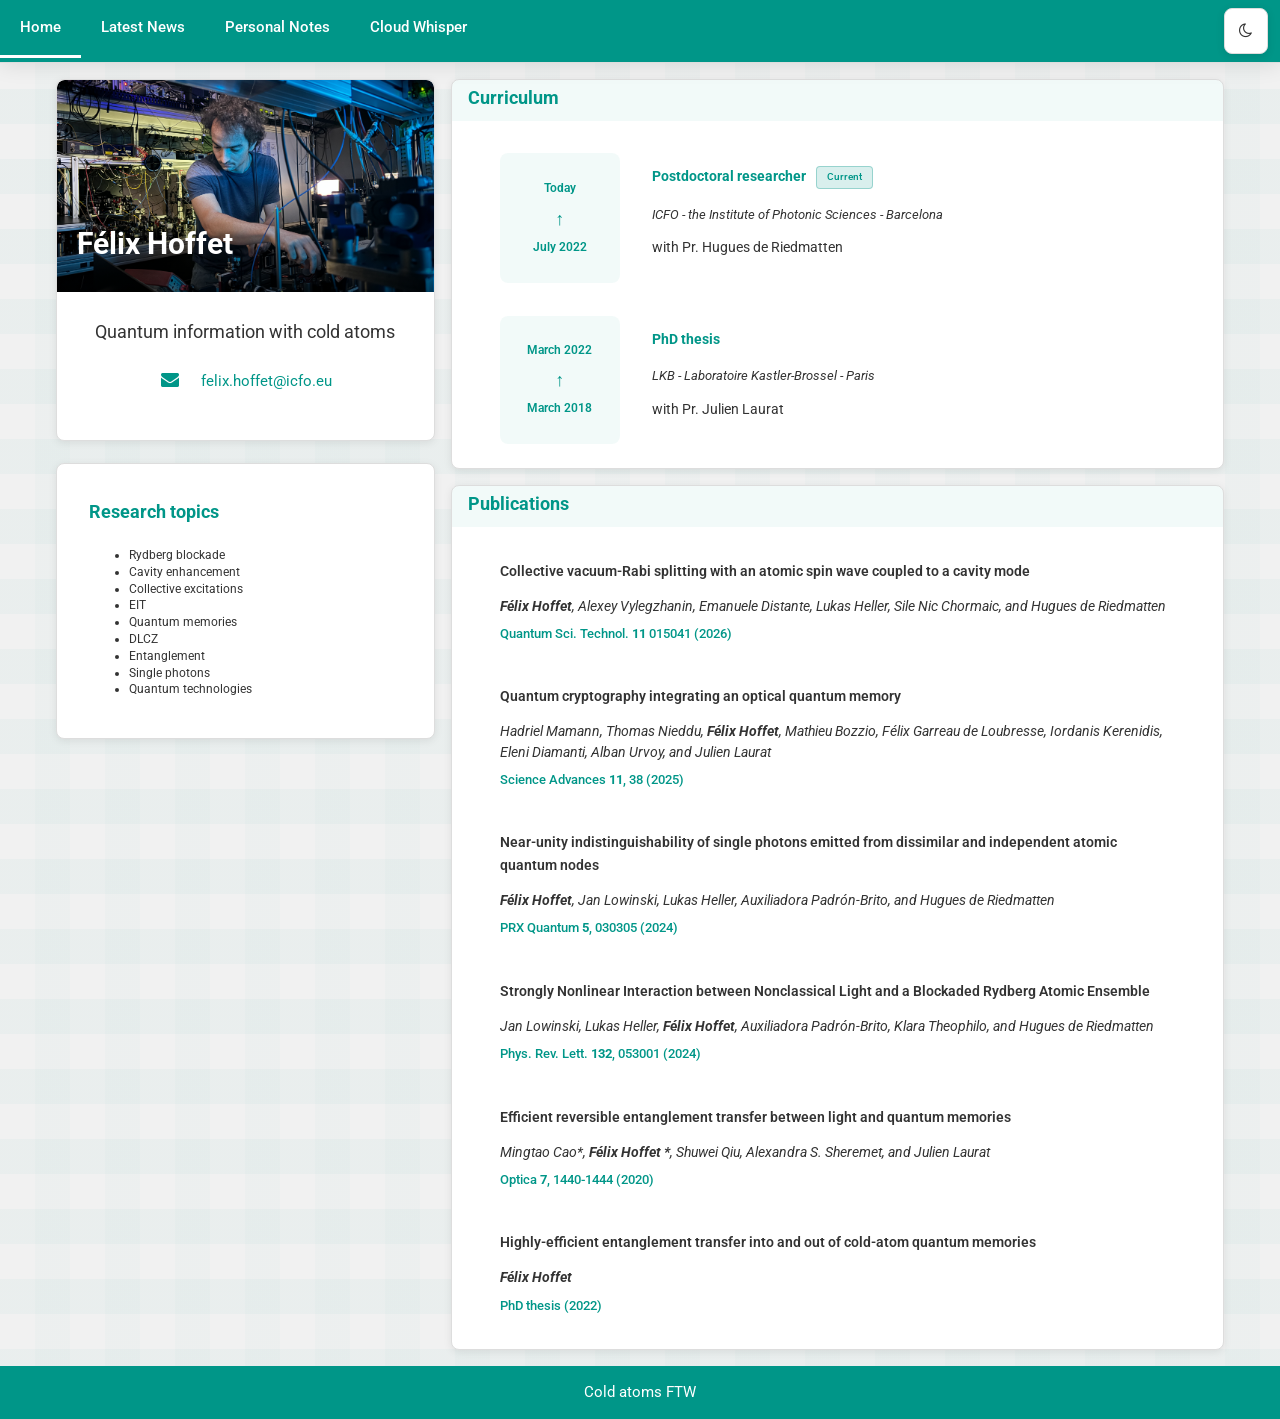
==== index.html @ af58824d "cloud whisper" ====
<!DOCTYPE html>
<html data-theme="light">
<head>

<title>Felix Hoffet webpage</title>
<meta charset="UTF-8">
<meta name="viewport" content="width=device-width, initial-scale=1">
<link rel="stylesheet" href="https://www.w3schools.com/w3css/4/w3.css">
<link rel='stylesheet' href='https://fonts.googleapis.com/css?family=Roboto'>
<link rel="stylesheet" href="https://cdnjs.cloudflare.com/ajax/libs/font-awesome/4.7.0/css/font-awesome.min.css">
<style>
:root[data-theme="light"] {
  --bg-color: #f1f1f1;
  --text-color: #333;
  --card-bg: #fff;
  --border-color: #ddd;
  --accent-color: #ff6b6b;
  --accent-gradient: linear-gradient(135deg, #ff6b6b 0%, #ff8787 100%);
  --teal-color: #009688;
  --teal-gradient: linear-gradient(135deg, #009688 0%, #00bfa5 100%);
  --navbar-bg: #009688;
  --navbar-shadow: 0 2px 20px rgba(0,0,0,0.1);
}

:root[data-theme="dark"] {
  --bg-color: #121212;
  --text-color: #f1f1f1;
  --card-bg: #2d2d2d;
  --border-color: #404040;
  --accent-color: #ff8787;
  --accent-gradient: linear-gradient(135deg, #ff8787 0%, #ffa5a5 100%);
  --teal-color: #00bfa5;
  --teal-gradient: linear-gradient(135deg, #00bfa5 0%, #1de9b6 100%);
  --navbar-bg: #1a2332;
  --navbar-shadow: 0 2px 20px rgba(0,0,0,0.3);
}

body {
  background-color: var(--bg-color) !important;
  color: var(--text-color);
  transition: background-color 0.3s, color 0.3s;
}

:root[data-theme="light"] body {
  background-image:
    repeating-linear-gradient(
      0deg,
      transparent,
      transparent 35px,
      rgba(0, 150, 136, 0.03) 35px,
      rgba(0, 150, 136, 0.03) 70px
    ),
    repeating-linear-gradient(
      90deg,
      transparent,
      transparent 35px,
      rgba(0, 150, 136, 0.02) 35px,
      rgba(0, 150, 136, 0.02) 70px
    );
}

:root[data-theme="dark"] body {
  background-image:
    repeating-linear-gradient(
      0deg,
      transparent,
      transparent 35px,
      rgba(0, 191, 165, 0.05) 35px,
      rgba(0, 191, 165, 0.05) 70px
    ),
    repeating-linear-gradient(
      90deg,
      transparent,
      transparent 35px,
      rgba(0, 191, 165, 0.03) 35px,
      rgba(0, 191, 165, 0.03) 70px
    );
}

.w3-light-grey, body.w3-light-grey {
  background-color: var(--bg-color) !important;
}

.w3-white {
  background-color: var(--card-bg) !important;
  color: var(--text-color) !important;
}

.w3-card, .w3-card-4 {
  border: 1px solid var(--border-color) !important;
  border-radius: 8px !important;
  box-shadow: 0 2px 8px rgba(0,0,0,0.08) !important;
  overflow: hidden !important;
}

.theme-toggle {
  float: right;
  padding: 10px 14px;
  color: var(--text-color);
  cursor: pointer;
  background: var(--card-bg);
  border: 1px solid var(--border-color);
  border-radius: 8px;
  font-size: 16px;
  transition: all 0.3s cubic-bezier(0.4, 0, 0.2, 1);
  margin: 8px 12px;
  box-shadow: 0 2px 8px rgba(0,0,0,0.1);
}

.theme-toggle:hover {
  background: var(--accent-gradient);
  color: white;
  border-color: transparent;
  transform: translateY(-2px);
  box-shadow: 0 4px 12px rgba(255, 107, 107, 0.4);
}

.theme-toggle.active {
  background: var(--accent-gradient);
  color: white;
  border-color: transparent;
}

html,body,h1,h2,h3,h4,h5,h6 {font-family: "Roboto", sans-serif}
.w3-display-container img {
  display: block;
  margin: 0 auto; /* This centers the image horizontally */
}
div.b {
  margin: 8px 0;
  line-height: 1.4
}
p.just {
	text-align: justify;
	text-justify: inter-word;
}
.navbar {
  overflow: hidden;
  background: var(--navbar-bg);
  backdrop-filter: blur(20px);
  box-shadow: var(--navbar-shadow);
  position: sticky;
  top: 0;
  z-index: 1000;
  border-bottom: 1px solid var(--border-color);
  transition: background-color 0.3s, border-color 0.3s;
}

.navbar a {
  float: left;
  font-size: 15px;
  font-weight: 500;
  color: white;
  text-align: center;
  padding: 16px 20px;
  text-decoration: none;
  transition: all 0.3s cubic-bezier(0.4, 0, 0.2, 1);
  position: relative;
}

.navbar a.active {
  background: rgba(0, 150, 136, 0.15);
  border-bottom: 3px solid white;
}

:root[data-theme="dark"] .navbar a.active {
  background: rgba(0, 191, 165, 0.2);
}

.navbar a::after {
  content: '';
  position: absolute;
  bottom: 0;
  left: 50%;
  width: 0;
  height: 3px;
  background: var(--accent-gradient);
  transition: all 0.3s cubic-bezier(0.4, 0, 0.2, 1);
  transform: translateX(-50%);
  border-radius: 3px 3px 0 0;
}

.navbar a:hover::after {
  width: 80%;
}

.navbar a.active::after {
  display: none;
}

.dropdown {
  float: left;
  overflow: hidden;
}

.dropdown .dropbtn {
  font-size: 15px;
  font-weight: 500;
  border: none;
  outline: none;
  color: var(--text-color);
  padding: 16px 20px;
  background-color: inherit;
  font-family: inherit;
  margin: 0;
  transition: all 0.3s ease;
}

.navbar a:hover, .dropdown:hover .dropbtn {
  color: var(--accent-color);
  background: transparent;
}

.dropdown-content {
  display: none;
  position: absolute;
  background: var(--card-bg);
  min-width: 200px;
  box-shadow: 0 8px 24px rgba(0,0,0,0.15);
  z-index: 1;
  border-radius: 8px;
  border: 1px solid var(--border-color);
  margin-top: 8px;
  backdrop-filter: blur(20px);
}

.dropdown-content a {
  float: none;
  color: var(--text-color);
  padding: 12px 20px;
  text-decoration: none;
  display: block;
  text-align: left;
  transition: all 0.2s ease;
}

.dropdown-content a:hover {
  background: var(--accent-gradient);
  color: white;
}

.dropdown-content a:first-child:hover {
  border-radius: 8px 8px 0 0;
}

.dropdown-content a:last-child:hover {
  border-radius: 0 0 8px 8px;
}

.dropdown:hover .dropdown-content {
  display: block;
}

.publication-card {
  position: relative;
  padding: 16px;
  border-radius: 10px;
  margin-bottom: 8px;
}

.publication-title {
  font-size: 91%;
  margin-bottom: 8px;
  color: var(--text-color);
  text-decoration: none;
  cursor: pointer;
  font-weight: 600;
  line-height: 1.5;
  transition: all 0.2s ease;
}

.publication-title:hover {
  color: var(--teal-color);
  text-decoration: none;
}

.publication-authors {
  font-size: 85%;
  font-style: italic;
  margin-bottom: 6px;
  color: var(--text-secondary);
  font-weight: 400;
}

.publication-link {
  color: var(--teal-color);
  text-decoration: none;
  font-weight: 500;
  transition: all 0.2s ease;
}

.publication-link:hover {
  color: var(--teal-color);
  text-decoration: none;
  opacity: 0.8;
}

.back-to-top {
  position: fixed;
  bottom: 20px;
  right: 20px;
  background-color: var(--card-bg);
  color: var(--text-color);
  width: 40px;
  height: 40px;
  border-radius: 50%;
  display: flex;
  align-items: center;
  justify-content: center;
  text-decoration: none;
  opacity: 0;
  transition: opacity 0.3s, background-color 0.3s;
  box-shadow: 0 2px 5px rgba(0,0,0,0.2);
  cursor: pointer;
  border: 1px solid var(--border-color);
}

.back-to-top.visible {
  opacity: 1;
}

.back-to-top:hover {
  background-color: var(--text-color);
  color: var(--card-bg);
}

.copy-citation {
  background: none;
  border: none;
  color: var(--text-color);
  cursor: pointer;
  padding: 4px 8px;
  font-size: 80%;
  opacity: 0;
  transition: opacity 0.3s;
  margin-left: 10px;
}

.publication-card:hover .copy-citation {
  opacity: 0.7;
}

.copy-citation:hover {
  opacity: 1 !important;
}

.copy-citation i {
  margin-right: 5px;
}

.publication-links {
  display: flex;
  align-items: center;
  margin-top: 6px;
  font-size: 85%;
}

.citation-tooltip {
  position: fixed;
  background-color: var(--card-bg);
  color: var(--text-color);
  padding: 8px 12px;
  border-radius: 4px;
  font-size: 85%;
  box-shadow: 0 2px 5px rgba(0,0,0,0.2);
  z-index: 1000;
  opacity: 0;
  transition: opacity 0.3s;
  pointer-events: none;
  border: 1px solid var(--border-color);
}

.citation-tooltip.visible {
  opacity: 1;
}

/* Enhanced section headers */
.w3-text-teal {
  position: relative;
  display: inline-block;
}

.w3-padding-16.w3-text-teal::after {
  content: '';
  position: absolute;
  bottom: 8px;
  left: 0;
  width: 40px;
  height: 3px;
  background: var(--teal-gradient);
  border-radius: 2px;
}

/* Profile card enhancement */
.w3-display-container {
  position: relative;
  overflow: hidden;
  border-radius: 8px 8px 0 0;
}

.w3-display-bottommiddle {
  background: linear-gradient(to top, rgba(0,0,0,0.6) 0%, rgba(0,0,0,0) 100%);
  width: 100%;
  padding: 20px !important;
}

/* Card padding improvements */
.w3-card-4 .w3-container:first-of-type {
  padding-top: 16px !important;
}

.w3-card-4 .w3-container:last-of-type {
  padding-bottom: 16px !important;
}

/* Curriculum styling */
.w3-twothird .w3-container.w3-card {
  border: 1px solid var(--border-color) !important;
  border-radius: 8px !important;
  box-shadow: 0 2px 8px rgba(0,0,0,0.08) !important;
}

.w3-twothird .curriculum-content h5 {
  font-size: 95%;
  margin-bottom: 6px;
}

.w3-twothird h6 {
  font-size: 85%;
  margin-bottom: 4px;
}

.w3-twothird p {
  font-size: 90%;
}

/* Curriculum HR styling */
.w3-twothird hr {
  border: none;
  height: 1px;
  background: linear-gradient(to right, var(--teal-color), transparent);
  margin: 20px 0;
  opacity: 0.3;
}

/* Curriculum item layout */
.curriculum-item {
  display: flex;
  align-items: stretch;
  gap: 20px;
  padding: 16px;
}

.curriculum-date {
  flex-shrink: 0;
  width: 120px;
  text-align: center;
  display: flex;
  flex-direction: column-reverse;
  align-items: center;
  justify-content: center;
  gap: 8px;
  padding: 12px;
  background: rgba(0, 150, 136, 0.05);
  border-radius: 8px;
}

.curriculum-date i.fa-calendar {
  font-size: 20px;
  color: var(--teal-color);
  margin-bottom: 4px;
}

.curriculum-date-text {
  font-size: 80%;
  color: var(--teal-color);
  font-weight: 600;
  line-height: 1.3;
}

.curriculum-arrow {
  font-size: 18px;
  color: var(--teal-color);
  font-weight: bold;
}

.curriculum-content {
  flex: 1;
  padding: 12px;
  margin-right: 16px;
}

.curriculum-content h5 {
  margin-top: 0;
}

.current-badge {
  display: inline-block;
  background: rgba(0, 150, 136, 0.15);
  color: var(--teal-color);
  padding: 3px 10px;
  border-radius: 4px;
  font-size: 70%;
  font-weight: 500;
  margin-left: 10px;
  vertical-align: middle;
  border: 1px solid rgba(0, 150, 136, 0.3);
}

/* Latest News styling */
.w3-third hr {
  border: none;
  height: 1px;
  background: linear-gradient(to right, var(--teal-color), transparent);
  margin: 20px 0;
  opacity: 0.3;
}

/* Date positioning in Latest News */
.w3-third .w3-right {
  margin-right: -10px;
}

.w3-third .w3-right i.fa-calendar {
  margin-right: 5px;
}

/* Section headers for right column cards */
.section-header {
  background: rgba(0, 150, 136, 0.05);
  padding: 12px 16px 10px 16px;
  margin: -16px -16px 16px -16px;
  border-radius: 8px 8px 0 0;
}

.section-header h5 {
  margin: 0 !important;
  padding: 0 !important;
  margin-top: 0 !important;
  margin-bottom: 0 !important;
}

</style>
</head>
<div class="navbar">
  <a href="index.html" class="active">Home</a>
  <a href="news.html">Latest News</a>
  <a href="notes.html">Personal Notes</a>
  <a href="cloud-whisper/">Cloud Whisper</a>
  <button class="theme-toggle" onclick="toggleTheme()">
    <i class="fa fa-moon-o"></i>
  </button>
</div>
<body class="w3-light-grey">

<!-- Page Container -->
<div class="w3-content w3-margin-top" style="max-width:1200px;">

  <!-- The Grid -->
  <div class="w3-row-padding">
  
    <!-- Left Column -->
<div class="w3-third">

  <!-- Profile Card -->
  <div class="w3-white w3-text-teal w3-card-4">
    <div class="w3-display-container">
      <img src="/images/IMG_7723.jpg" style="width: 100%; height: auto;">
      <div class="w3-display-bottommiddle w3-container w3-text-white">
        <h2><b>Félix Hoffet</b></h2>
      </div>
    </div>
    <div class="w3-container">
      <div class="w3-container w3-center">
        <h5>Quantum information with cold atoms</h5>
        <p class="w3-text-teal">
          <i class="fa fa-envelope fa-fw w3-margin-right w3-large w3-text-teal"></i>
          felix.hoffet@icfo.eu
        </p>
      </div>
    </div>
  </div>
  <br>

  <!-- Research Topics Panel -->
  <div class="w3-white w3-text-grey w3-card-4 w3-padding w3-margin-top">
    <div class="w3-container">
      <h5 class="w3-text-teal"><strong>Research topics</strong></h5>

      <ul class="w3-small w3-margin-bottom" style="line-height: 1.4;">
        <li>Rydberg blockade</li>
        <li>Cavity enhancement</li>
        <li>Collective excitations</li>
        <li>EIT</li>
        <li>Quantum memories</li>
        <li>DLCZ</li>
        <li>Entanglement</li>
        <li>Single photons</li>
        <li>Quantum technologies</li>
      </ul>
    </div>
  </div>


<!-- End Left Column -->
</div>


    <!-- Right Column -->
    <div class="w3-twothird">
    
      <div class="w3-container w3-card w3-white w3-margin-bottom w3-padding">
        <div class="section-header">
          <h5 class="w3-text-teal"><strong>Curriculum</strong></h5>
        </div>
        <div class="w3-container">
          <div class="curriculum-item">
            <div class="curriculum-date">
              <div class="curriculum-date-text">July 2022</div>
              <div class="curriculum-arrow">↑</div>
              <div class="curriculum-date-text">Today</div>
            </div>
            <div class="curriculum-content">
              <h5 class="w3-text-teal"><b>Postdoctoral researcher</b><span class="current-badge">Current</span></h5>
              <h6><i>ICFO - the Institute of Photonic Sciences - Barcelona</i></h6>
              <p>with Pr. Hugues de Riedmatten</p>
            </div>
          </div>
        </div>
        <div class="w3-container">
          <div class="curriculum-item">
            <div class="curriculum-date">
              <div class="curriculum-date-text">March 2018</div>
              <div class="curriculum-arrow">↑</div>
              <div class="curriculum-date-text">March 2022</div>
            </div>
            <div class="curriculum-content">
              <h5 class="w3-text-teal"><b>PhD thesis</b></h5>
              <h6><i>LKB - Laboratoire Kastler-Brossel - Paris</i></h6>
              <p>with Pr. Julien Laurat</p>
            </div>
          </div>
        </div>
      </div>

      <div class="w3-container w3-card w3-white w3-padding">
        <div class="section-header">
          <h5 class="w3-text-teal"><strong>Publications</strong></h5>
        </div>
        
        <div class="w3-container">
          <div class="publication-card">
            <a href="https://iopscience.iop.org/article/10.1088/2058-9565/ae3551/pdf" target="_blank" class="publication-title">Collective vacuum-Rabi splitting with an atomic spin wave coupled to a cavity mode</a>
            <p class="publication-authors"><b>Félix Hoffet</b>, Alexey Vylegzhanin, Emanuele Distante, Lukas Heller, Sile Nic Chormaic, and Hugues de Riedmatten</p>
            <div class="publication-links">
              <a href="https://iopscience.iop.org/article/10.1088/2058-9565/ae3551/pdf" target="_blank" class="w3-text-teal publication-link">Quantum Sci. Technol. <b>11</b> 015041 (2026)</a>
              <button class="copy-citation" onclick="copyCitation('hoffet2025collective')">
                <i class="fa fa-copy"></i>Copy Citation
              </button>
            </div>
          </div>
        </div>


        <div class="w3-container">
          <div class="publication-card">
            <a href="https://www.science.org/doi/10.1126/sciadv.adx3223" target="_blank" class="publication-title">Quantum cryptography integrating an optical quantum memory</a>
            <p class="publication-authors">Hadriel Mamann, Thomas Nieddu, <b>Félix Hoffet</b>, Mathieu Bozzio, Félix Garreau
              de Loubresse, Iordanis Kerenidis, Eleni Diamanti,  Alban Urvoy, and Julien Laurat</p>
            <div class="publication-links">
              <a href="https://www.science.org/doi/10.1126/sciadv.adx3223" target="_blank" class="w3-text-teal publication-link">Science Advances <b>11</b>, 38 (2025)</a>
              <button class="copy-citation" onclick="copyCitation('mamann2025quantum')">
                <i class="fa fa-copy"></i>Copy Citation
              </button>
            </div>
          </div>
        </div>

        <div class="w3-container">
          <div class="publication-card">
            <a href="https://journals.aps.org/prxquantum/pdf/10.1103/PRXQuantum.5.030305" target="_blank" class="publication-title">Near-unity indistinguishability of single photons emitted from dissimilar and independent atomic quantum nodes</a>
            <p class="publication-authors"><b>Félix Hoffet</b>, Jan Lowinski, Lukas Heller, Auxiliadora Padrón-Brito, and Hugues de Riedmatten</p>
            <div class="publication-links">
              <a href="https://journals.aps.org/prxquantum/pdf/10.1103/PRXQuantum.5.030305" target="_blank" class="w3-text-teal publication-link">PRX Quantum <b>5</b>, 030305 (2024)</a>
              <button class="copy-citation" onclick="copyCitation('hoffet2024near')">
                <i class="fa fa-copy"></i>Copy Citation
              </button>
            </div>
          </div>
        </div>
        <div class="w3-container">
          <div class="publication-card">
            <a href="https://journals.aps.org/prl/abstract/10.1103/PhysRevLett.132.053001" target="_blank" class="publication-title">Strongly Nonlinear Interaction between Nonclassical Light and a Blockaded Rydberg Atomic Ensemble</a>
            <p class="publication-authors">Jan Lowinski, Lukas Heller, <b>Félix Hoffet</b>, Auxiliadora Padrón-Brito, Klara Theophilo, and Hugues de Riedmatten</p>
            <div class="publication-links">
              <a href="https://journals.aps.org/prl/abstract/10.1103/PhysRevLett.132.053001" target="_blank" class="w3-text-teal publication-link">Phys. Rev. Lett. <b>132</b>, 053001 (2024)</a>
              <button class="copy-citation" onclick="copyCitation('lowinski2024strongly')">
                <i class="fa fa-copy"></i>Copy Citation
              </button>
            </div>
          </div>
        </div>
        <div class="w3-container">
          <div class="publication-card">
            <a href="https://doi.org/10.1364/OPTICA.400695" target="_blank" class="publication-title">Efficient reversible entanglement transfer between light and quantum memories</a>
            <p class="publication-authors">Mingtao Cao*, <b>Félix Hoffet *</b>, Shuwei Qiu, Alexandra S. Sheremet, and Julien Laurat</p>
            <div class="publication-links">
              <a href="https://doi.org/10.1364/OPTICA.400695" target="_blank" class="w3-text-teal publication-link">Optica <b>7</b>, 1440-1444 (2020)</a>
              <button class="copy-citation" onclick="copyCitation('cao2020efficient')">
                <i class="fa fa-copy"></i>Copy Citation
              </button>
            </div>
          </div>
        </div>
        <div class="w3-container">
          <div class="publication-card">
            <a href="https://theses.hal.science/tel-03813606" target="_blank" class="publication-title">Highly-efficient entanglement transfer into and out of cold-atom quantum memories</a>
            <p class="publication-authors"><b>Félix Hoffet</b></p>
            <div class="publication-links">
              <a href="https://theses.hal.science/tel-03813606" target="_blank" class="w3-text-teal publication-link">PhD thesis (2022)</a>
              <button class="copy-citation" onclick="copyCitation('hoffet2022thesis')">
                <i class="fa fa-copy"></i>Copy Citation
              </button>
            </div>
          </div>
        </div>
      </div>

    <!-- End Right Column -->
    </div>
    
  <!-- End Grid -->
  </div>
  
  <!-- End Page Container -->
</div>

<footer class="w3-container w3-teal w3-center w3-margin-top">
  <p>Cold atoms FTW</p>
</footer>

<a href="#" class="back-to-top" id="backToTop">
  <i class="fa fa-arrow-up"></i>
</a>

<div class="citation-tooltip" id="citationTooltip">Citation copied!</div>

<script>
function toggleTheme() {
  const html = document.documentElement;
  const currentTheme = html.getAttribute('data-theme');
  const newTheme = currentTheme === 'light' ? 'dark' : 'light';
  
  html.setAttribute('data-theme', newTheme);
  localStorage.setItem('theme', newTheme);
  
  // Update button state
  const button = document.querySelector('.theme-toggle');
  if (newTheme === 'dark') {
    button.classList.add('active');
  } else {
    button.classList.remove('active');
  }
}

// Check for saved theme preference
document.addEventListener('DOMContentLoaded', () => {
  const savedTheme = localStorage.getItem('theme') || 'light';
  document.documentElement.setAttribute('data-theme', savedTheme);
  
  // Set initial button state
  const button = document.querySelector('.theme-toggle');
  if (savedTheme === 'dark') {
    button.classList.add('active');
  }
});

// Back to top button functionality
const backToTopButton = document.getElementById('backToTop');

window.addEventListener('scroll', () => {
  if (window.pageYOffset > 300) {
    backToTopButton.classList.add('visible');
  } else {
    backToTopButton.classList.remove('visible');
  }
});

backToTopButton.addEventListener('click', (e) => {
  e.preventDefault();
  window.scrollTo({
    top: 0,
    behavior: 'smooth'
  });
});

// Citation data
const citations = {
  'mamann2025quantum': `@article{mamann2025quantum,
  title={Quantum cryptography integrating an optical quantum memory},
  author={Mamann, Hadriel and Nieddu, Thomas and Hoffet, F{\'e}lix and Bozzio, Mathieu and de Loubresse, F{\'e}lix Garreau and Kerenidis, Iordanis and Diamanti, Eleni and Urvoy, Alban and Laurat, Julien},
  journal={Science Advances},
  volume={11},
  number={38},
  pages={eadx3223},
  year={2025},
  publisher={American Association for the Advancement of Science},
  doi={10.1126/sciadv.adx3223}
}`,
  'hoffet2025collective': `@article{hoffet2025collective,
  title={Collective vacuum-Rabi splitting with an atomic spin wave coupled to a cavity mode},
  author={Hoffet, F{\'e}lix and Vylegzhanin, Alexey and Distante, Emanuele and Heller, Lukas and Chormaic, Sile Nic and de Riedmatten, Hugues},
  journal={Quantum Science and Technologies},
  volume={11},
  number={38},
  pages={015041},
  year={2026}
}`,
  'hoffet2024near': `@article{hoffet2024near,
  title={Near-unity indistinguishability of single photons emitted from dissimilar and independent atomic quantum nodes},
  author={Hoffet, F{\'e}lix and Lowinski, Jan and Heller, Lukas and Padr{\'o}n-Brito, Auxiliadora and de Riedmatten, Hugues},
  journal={PRX Quantum},
  volume={5},
  number={3},
  pages={030305},
  year={2024},
  publisher={APS}
}`,
  'lowinski2024strongly': `@article{lowinski2024strongly,
  title={Strongly Nonlinear Interaction between Nonclassical Light and a Blockaded Rydberg Atomic Ensemble},
  author={Lowinski, Jan and Heller, Lukas and Hoffet, F{\'e}lix and Padr{\'o}n-Brito, Auxiliadora and Theophilo, Klara and de Riedmatten, Hugues},
  journal={Physical Review Letters},
  volume={132},
  number={5},
  pages={053001},
  year={2024},
  publisher={APS}
}`,
  'cao2020efficient': `@article{cao2020efficient,
  title={Efficient reversible entanglement transfer between light and quantum memories},
  author={Cao, Mingtao and Hoffet, F{\'e}lix and Qiu, Shuwei and Sheremet, Alexandra S and Laurat, Julien},
  journal={Optica},
  volume={7},
  number={12},
  pages={1440--1444},
  year={2020},
  publisher={Optica Publishing Group}
}`,
  'hoffet2022thesis': `@phdthesis{hoffet2022thesis,
  title={Highly-efficient entanglement transfer into and out of cold-atom quantum memories},
  author={Hoffet, F{\'e}lix},
  school={Sorbonne Universit{\'e}},
  year={2022}
}`
};

function copyCitation(key) {
  const citation = citations[key];
  navigator.clipboard.writeText(citation).then(() => {
    const tooltip = document.getElementById('citationTooltip');
    tooltip.classList.add('visible');
    setTimeout(() => {
      tooltip.classList.remove('visible');
    }, 2000);
  });
}

// Update tooltip position on mouse move
document.addEventListener('mousemove', (e) => {
  const tooltip = document.getElementById('citationTooltip');
  if (tooltip.classList.contains('visible')) {
    tooltip.style.left = (e.pageX + 10) + 'px';
    tooltip.style.top = (e.pageY + 10) + 'px';
  }
});
</script>

</body>
</html>
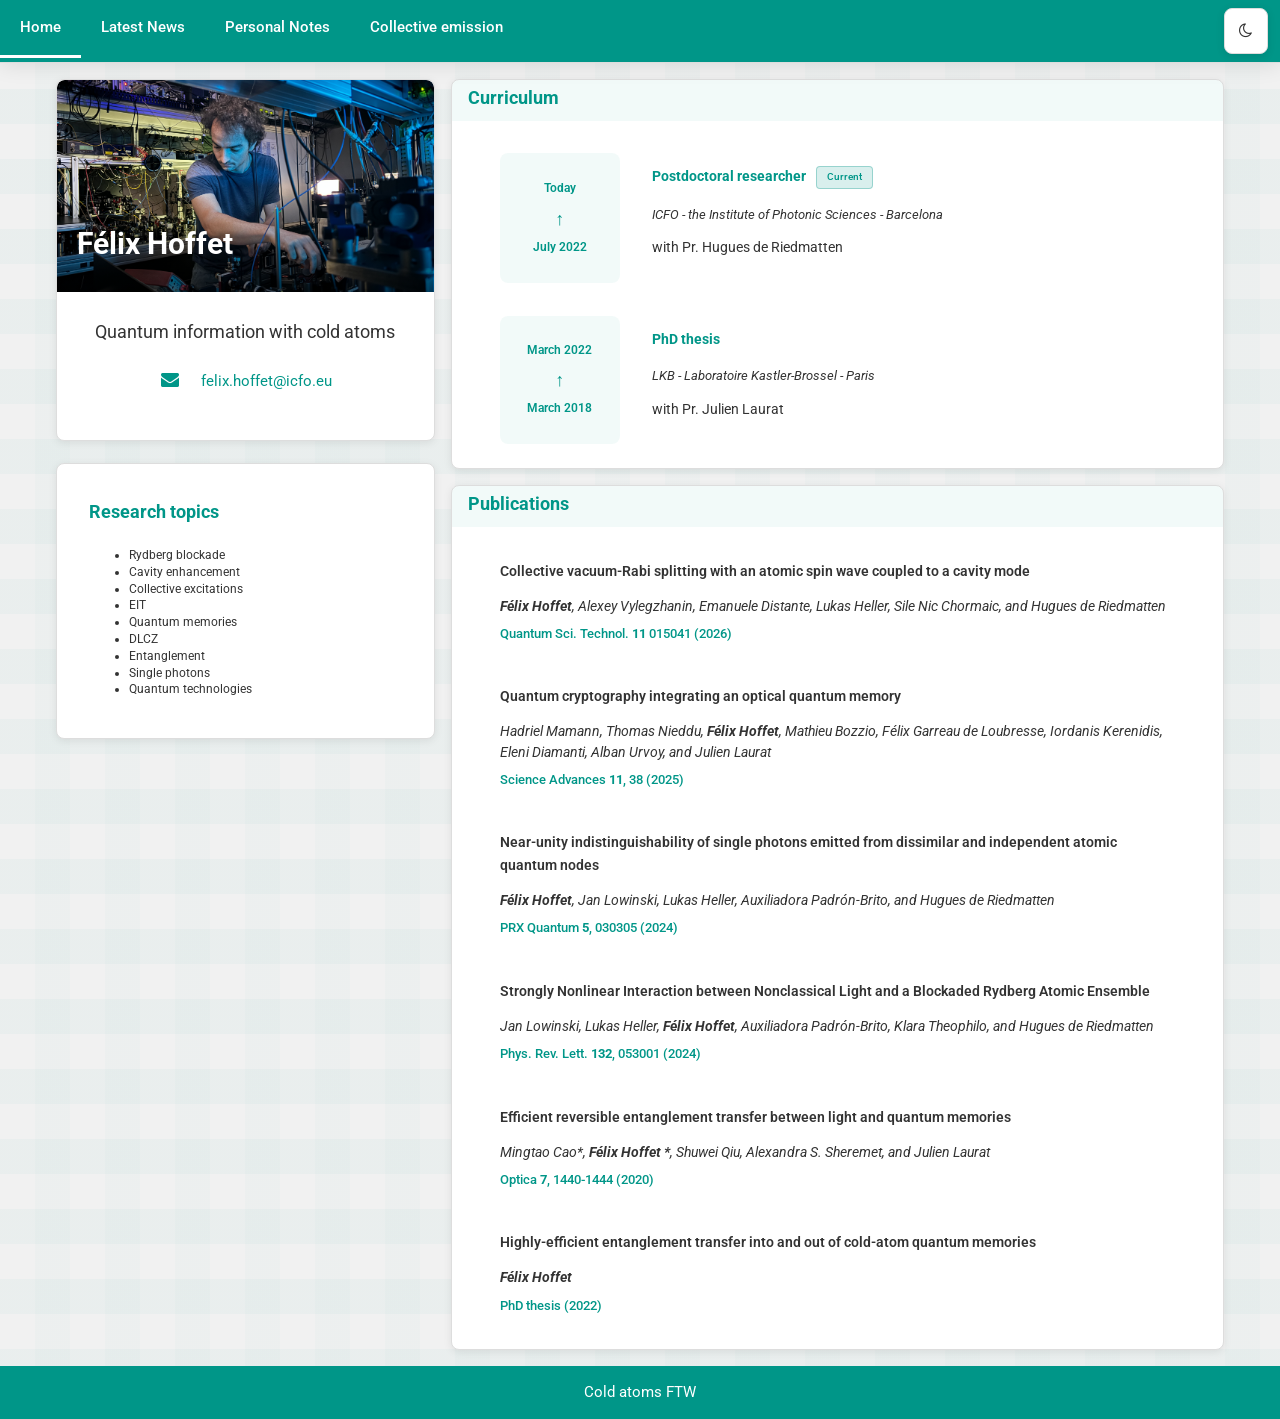
==== commit e7f006e1: "umamoi" ====
--- a/index.html
+++ b/index.html
@@ -5,6 +5,7 @@
 <title>Felix Hoffet webpage</title>
 <meta charset="UTF-8">
 <meta name="viewport" content="width=device-width, initial-scale=1">
+<script defer src="https://cloud.umami.is/script.js" data-website-id="2cf4eb21-756c-438e-a80a-af953fd06451"></script>
 <link rel="stylesheet" href="https://www.w3schools.com/w3css/4/w3.css">
 <link rel='stylesheet' href='https://fonts.googleapis.com/css?family=Roboto'>
 <link rel="stylesheet" href="https://cdnjs.cloudflare.com/ajax/libs/font-awesome/4.7.0/css/font-awesome.min.css">
@@ -546,7 +547,7 @@
   <a href="index.html" class="active">Home</a>
   <a href="news.html">Latest News</a>
   <a href="notes.html">Personal Notes</a>
-  <a href="cloud-whisper/">Cloud Whisper</a>
+  <a href="cloud-whisper/">Collective emission</a>
   <button class="theme-toggle" onclick="toggleTheme()">
     <i class="fa fa-moon-o"></i>
   </button>
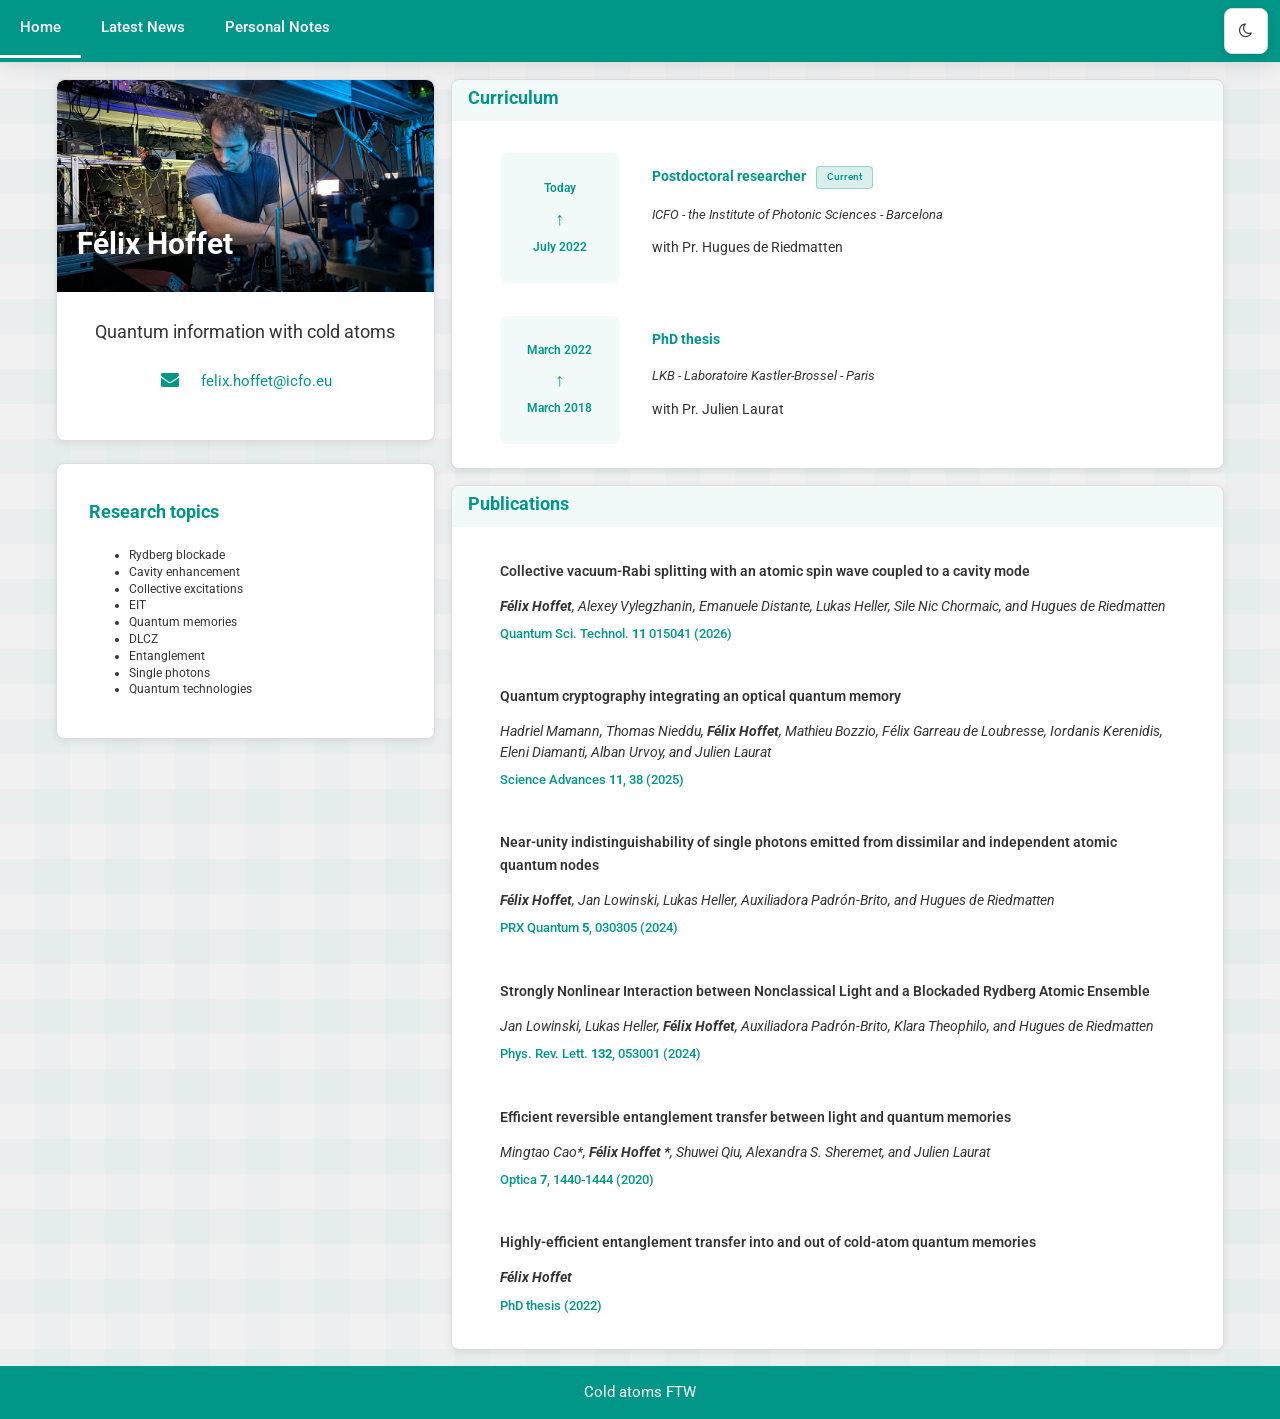
==== commit 0dd2a454: "opinion piece" ====
--- a/index.html
+++ b/index.html
@@ -547,7 +547,6 @@
   <a href="index.html" class="active">Home</a>
   <a href="news.html">Latest News</a>
   <a href="notes.html">Personal Notes</a>
-  <a href="cloud-whisper/">Collective emission</a>
   <button class="theme-toggle" onclick="toggleTheme()">
     <i class="fa fa-moon-o"></i>
   </button>
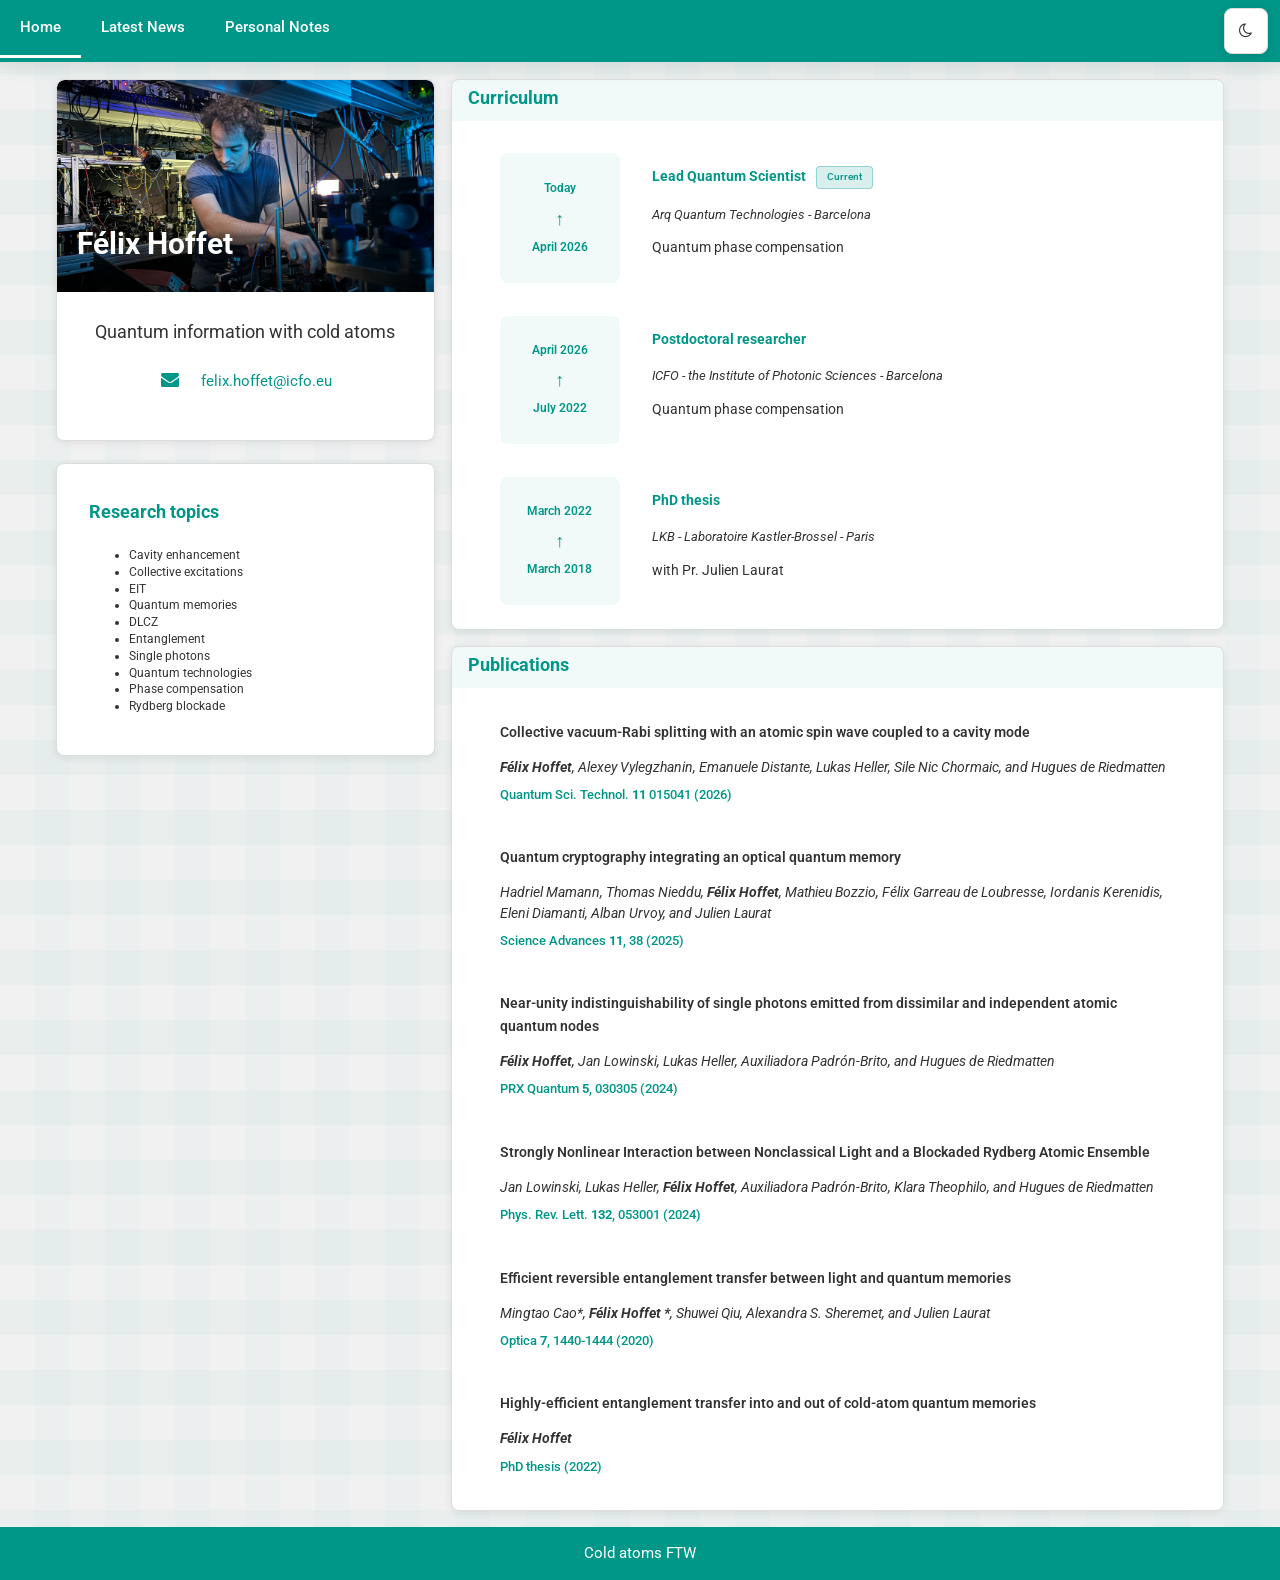
==== commit d9077249: "update profile" ====
--- a/index.html
+++ b/index.html
@@ -588,7 +588,6 @@
       <h5 class="w3-text-teal"><strong>Research topics</strong></h5>
 
       <ul class="w3-small w3-margin-bottom" style="line-height: 1.4;">
-        <li>Rydberg blockade</li>
         <li>Cavity enhancement</li>
         <li>Collective excitations</li>
         <li>EIT</li>
@@ -597,6 +596,8 @@
         <li>Entanglement</li>
         <li>Single photons</li>
         <li>Quantum technologies</li>
+        <li>Phase compensation</li>
+        <li>Rydberg blockade</li>
       </ul>
     </div>
   </div>
@@ -616,14 +617,28 @@
         <div class="w3-container">
           <div class="curriculum-item">
             <div class="curriculum-date">
+              <div class="curriculum-date-text">April 2026</div>
+              <div class="curriculum-arrow">↑</div>
+              <div class="curriculum-date-text">Today</div>
+            </div>
+            <div class="curriculum-content">
+              <h5 class="w3-text-teal"><b>Lead Quantum Scientist</b><span class="current-badge">Current</span></h5>
+              <h6><i>Arq Quantum Technologies - Barcelona</i></h6>
+              <p>Quantum phase compensation</p>
+            </div>
+          </div>
+        </div>
+        <div class="w3-container">
+          <div class="curriculum-item">
+            <div class="curriculum-date">
               <div class="curriculum-date-text">July 2022</div>
               <div class="curriculum-arrow">↑</div>
-              <div class="curriculum-date-text">Today</div>
+              <div class="curriculum-date-text">April 2026</div>
             </div>
             <div class="curriculum-content">
-              <h5 class="w3-text-teal"><b>Postdoctoral researcher</b><span class="current-badge">Current</span></h5>
+              <h5 class="w3-text-teal"><b>Postdoctoral researcher</b></h5>
               <h6><i>ICFO - the Institute of Photonic Sciences - Barcelona</i></h6>
-              <p>with Pr. Hugues de Riedmatten</p>
+              <p>Quantum phase compensation</p>
             </div>
           </div>
         </div>
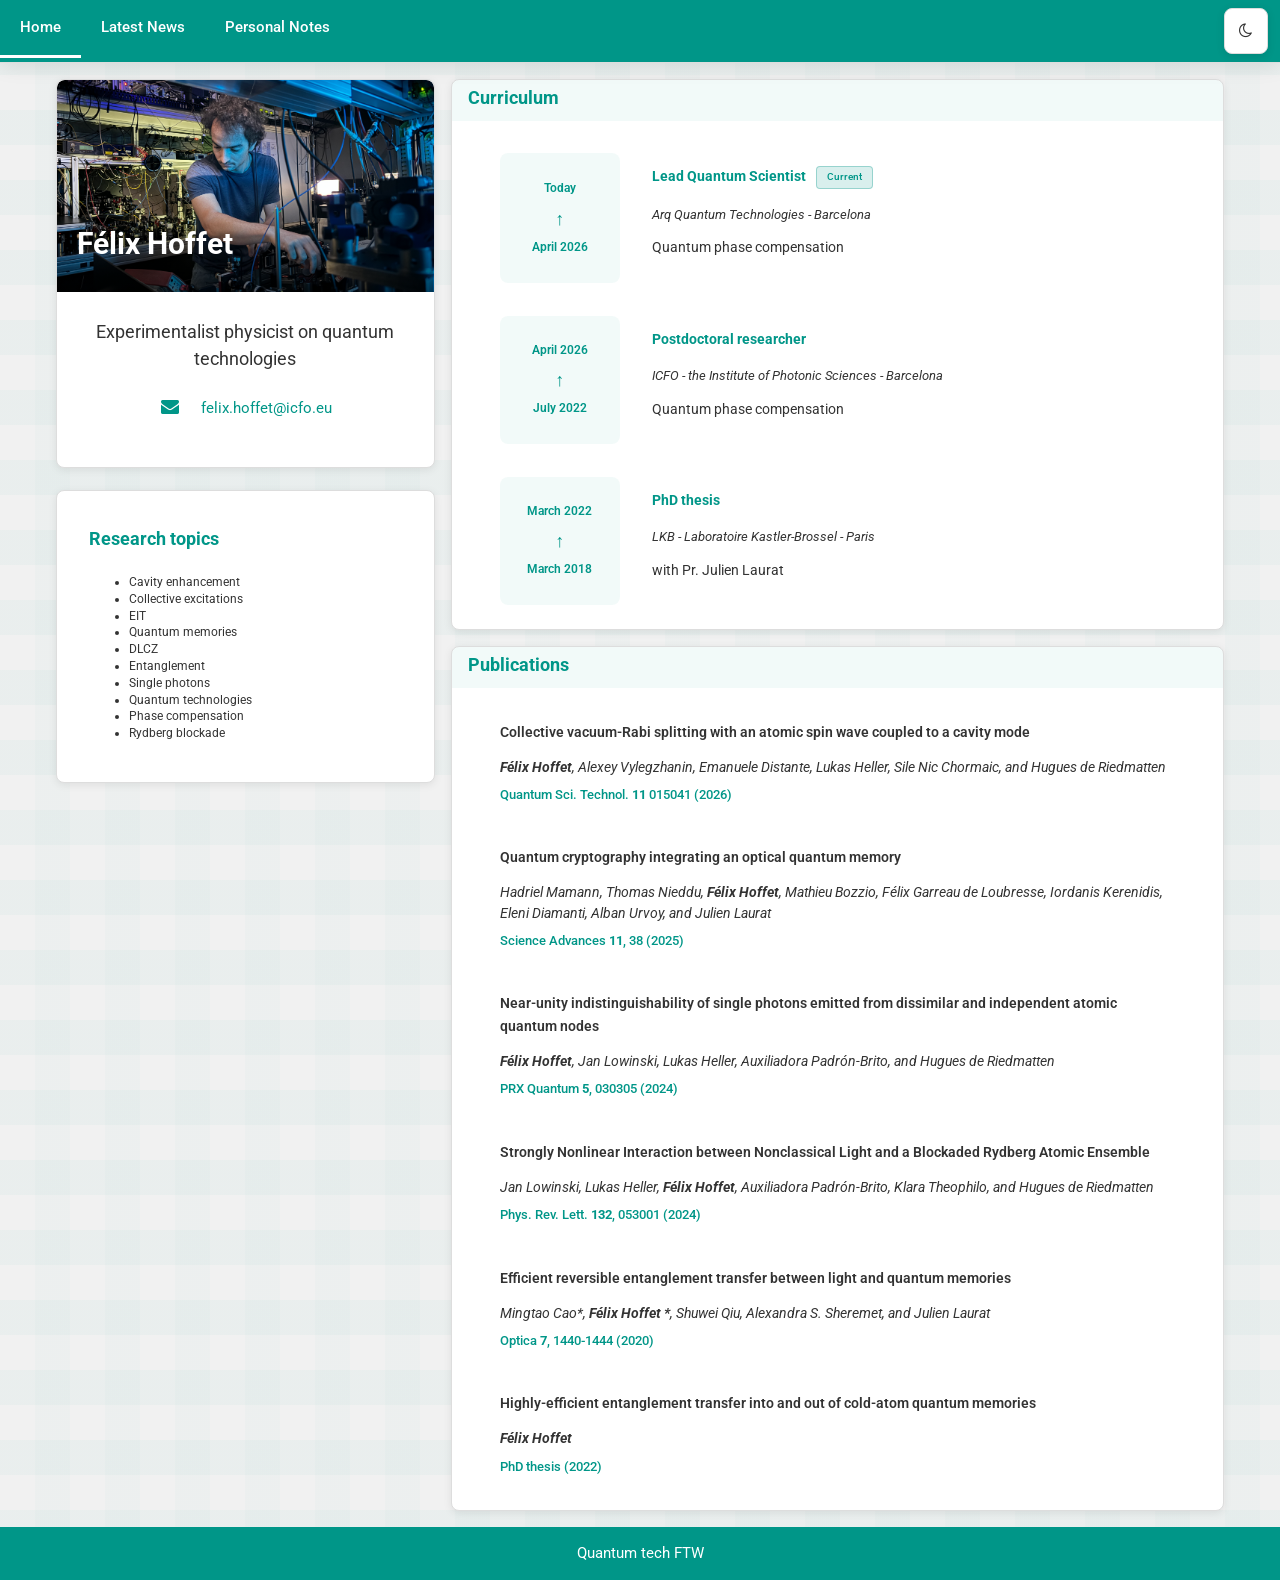
==== commit 99553032: "commit on quantum tech" ====
--- a/index.html
+++ b/index.html
@@ -572,7 +572,7 @@
     </div>
     <div class="w3-container">
       <div class="w3-container w3-center">
-        <h5>Quantum information with cold atoms</h5>
+        <h5>Experimentalist physicist on quantum technologies</h5>
         <p class="w3-text-teal">
           <i class="fa fa-envelope fa-fw w3-margin-right w3-large w3-text-teal"></i>
           felix.hoffet@icfo.eu
@@ -751,7 +751,7 @@
 </div>
 
 <footer class="w3-container w3-teal w3-center w3-margin-top">
-  <p>Cold atoms FTW</p>
+  <p>Quantum tech FTW</p>
 </footer>
 
 <a href="#" class="back-to-top" id="backToTop">
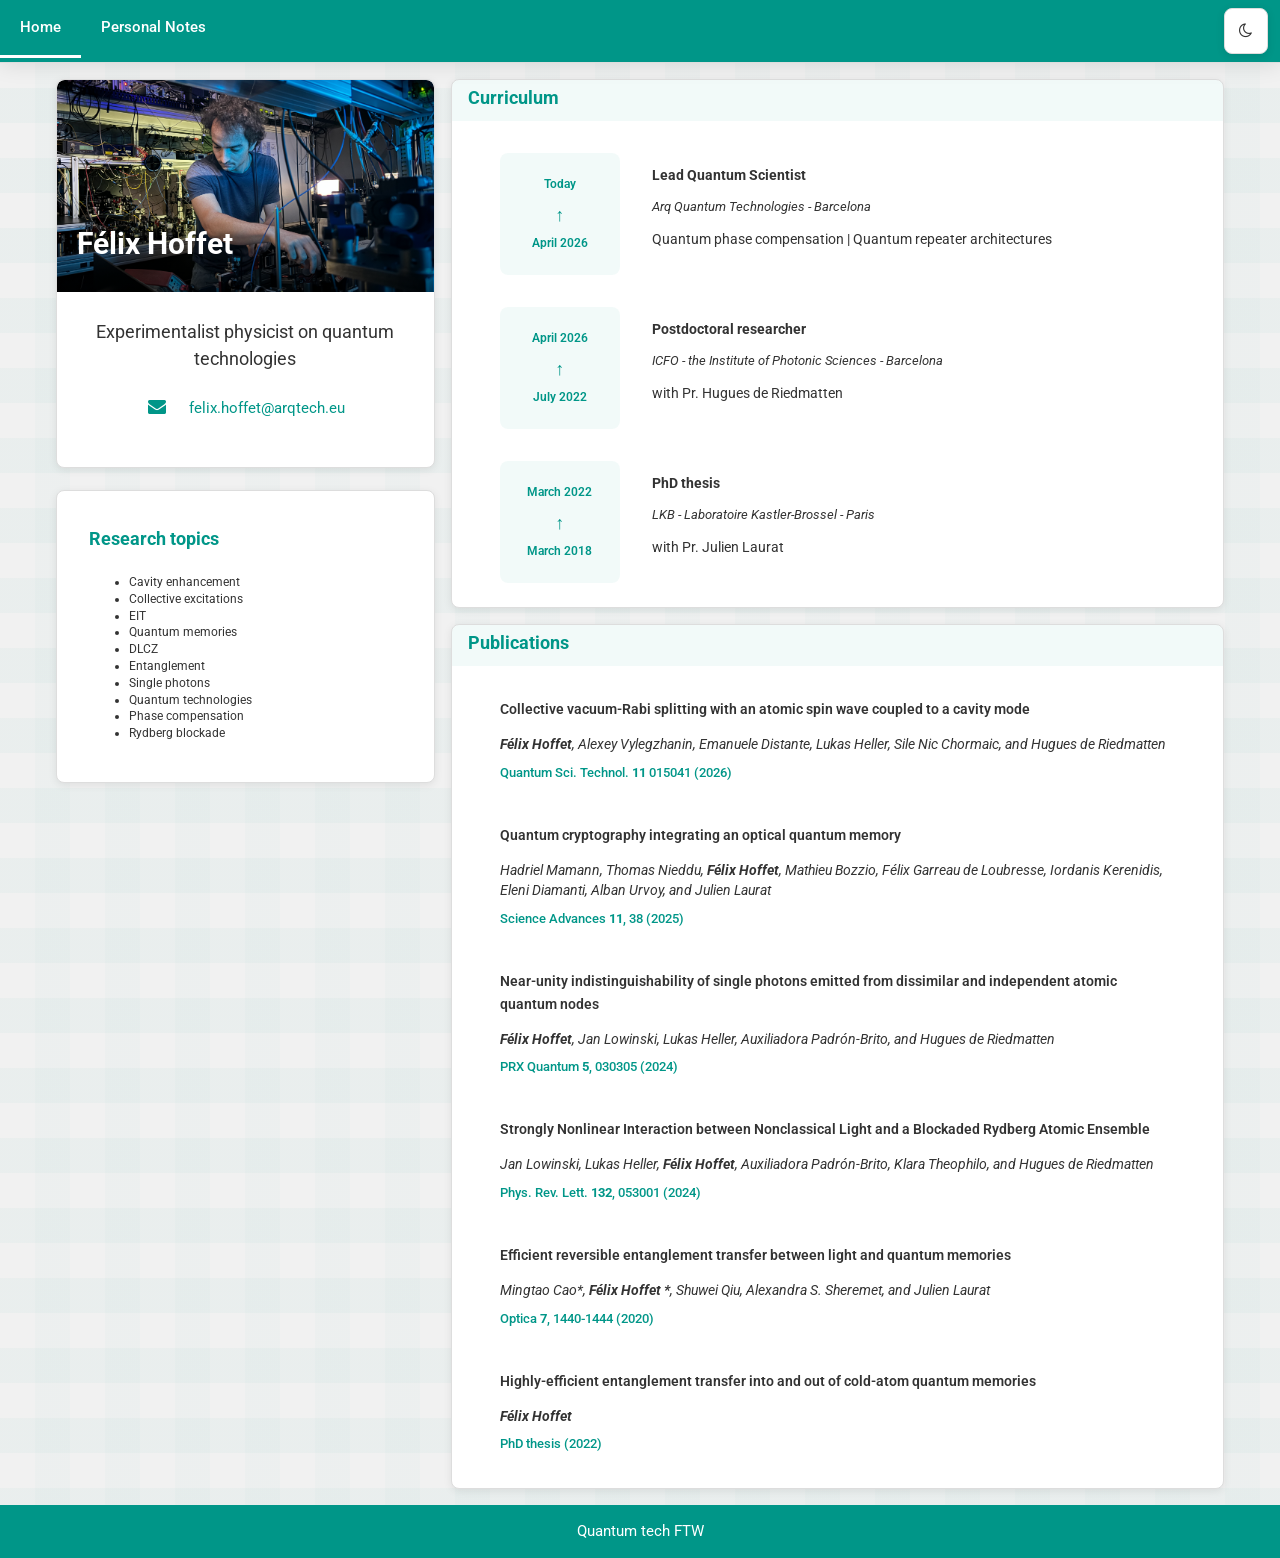
==== commit 835af9a4: "changes to website" ====
--- a/index.html
+++ b/index.html
@@ -495,19 +495,6 @@
   margin-top: 0;
 }
 
-.current-badge {
-  display: inline-block;
-  background: rgba(0, 150, 136, 0.15);
-  color: var(--teal-color);
-  padding: 3px 10px;
-  border-radius: 4px;
-  font-size: 70%;
-  font-weight: 500;
-  margin-left: 10px;
-  vertical-align: middle;
-  border: 1px solid rgba(0, 150, 136, 0.3);
-}
-
 /* Latest News styling */
 .w3-third hr {
   border: none;
@@ -545,7 +532,6 @@
 </head>
 <div class="navbar">
   <a href="index.html" class="active">Home</a>
-  <a href="news.html">Latest News</a>
   <a href="notes.html">Personal Notes</a>
   <button class="theme-toggle" onclick="toggleTheme()">
     <i class="fa fa-moon-o"></i>
@@ -575,7 +561,7 @@
         <h5>Experimentalist physicist on quantum technologies</h5>
         <p class="w3-text-teal">
           <i class="fa fa-envelope fa-fw w3-margin-right w3-large w3-text-teal"></i>
-          felix.hoffet@icfo.eu
+          felix.hoffet@arqtech.eu
         </p>
       </div>
     </div>
@@ -622,9 +608,9 @@
               <div class="curriculum-date-text">Today</div>
             </div>
             <div class="curriculum-content">
-              <h5 class="w3-text-teal"><b>Lead Quantum Scientist</b><span class="current-badge">Current</span></h5>
+              <h5><b>Lead Quantum Scientist</b></h5>
               <h6><i>Arq Quantum Technologies - Barcelona</i></h6>
-              <p>Quantum phase compensation</p>
+              <p>Quantum phase compensation | Quantum repeater architectures</p>
             </div>
           </div>
         </div>
@@ -636,9 +622,9 @@
               <div class="curriculum-date-text">April 2026</div>
             </div>
             <div class="curriculum-content">
-              <h5 class="w3-text-teal"><b>Postdoctoral researcher</b></h5>
+              <h5><b>Postdoctoral researcher</b></h5>
               <h6><i>ICFO - the Institute of Photonic Sciences - Barcelona</i></h6>
-              <p>Quantum phase compensation</p>
+              <p>with Pr. Hugues de Riedmatten</p>
             </div>
           </div>
         </div>
@@ -650,7 +636,7 @@
               <div class="curriculum-date-text">March 2022</div>
             </div>
             <div class="curriculum-content">
-              <h5 class="w3-text-teal"><b>PhD thesis</b></h5>
+              <h5><b>PhD thesis</b></h5>
               <h6><i>LKB - Laboratoire Kastler-Brossel - Paris</i></h6>
               <p>with Pr. Julien Laurat</p>
             </div>
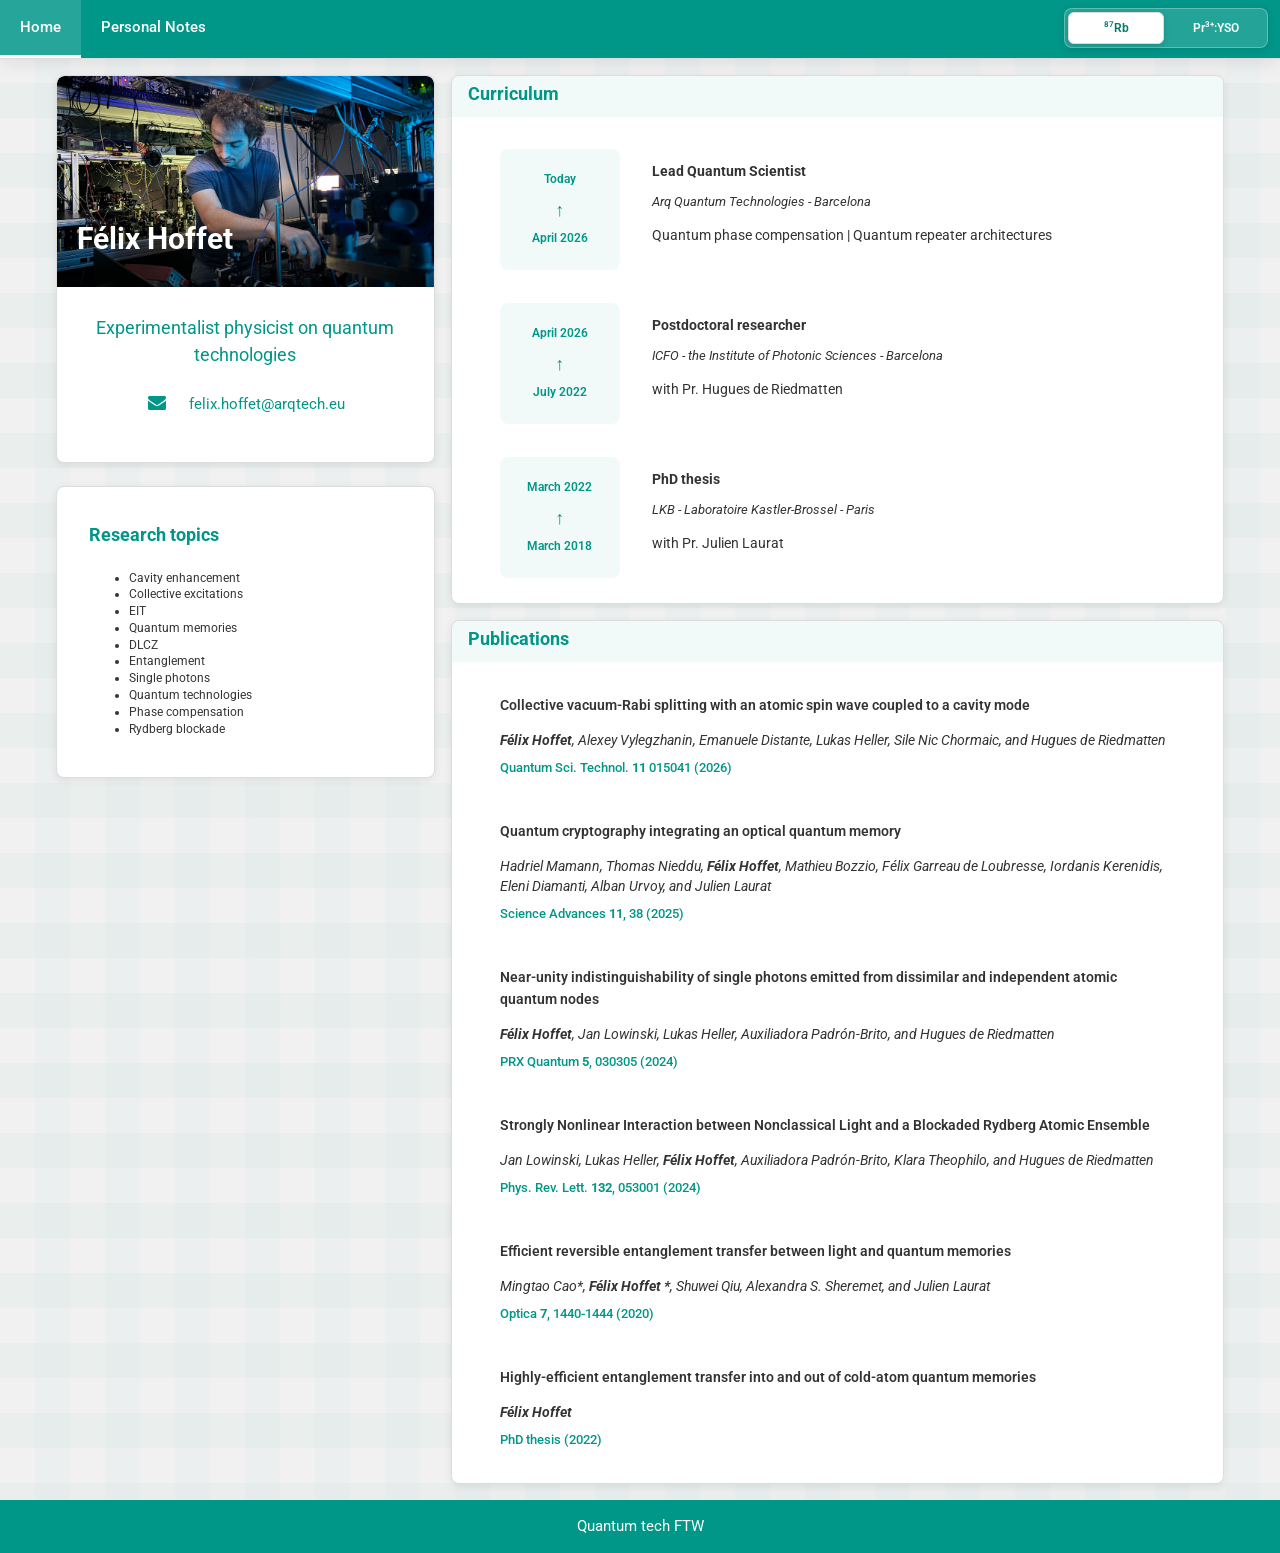
==== commit 2e77b59a: "themes" ====
--- a/index.html
+++ b/index.html
@@ -1,5 +1,5 @@
 <!DOCTYPE html>
-<html data-theme="light">
+<html data-theme="cold-atoms">
 <head>
 
 <title>Felix Hoffet webpage</title>
@@ -10,7 +10,8 @@
 <link rel='stylesheet' href='https://fonts.googleapis.com/css?family=Roboto'>
 <link rel="stylesheet" href="https://cdnjs.cloudflare.com/ajax/libs/font-awesome/4.7.0/css/font-awesome.min.css">
 <style>
-:root[data-theme="light"] {
+:root[data-theme="light"],
+:root[data-theme="cold-atoms"] {
   --bg-color: #f1f1f1;
   --text-color: #333;
   --card-bg: #fff;
@@ -19,11 +20,45 @@
   --accent-gradient: linear-gradient(135deg, #ff6b6b 0%, #ff8787 100%);
   --teal-color: #009688;
   --teal-gradient: linear-gradient(135deg, #009688 0%, #00bfa5 100%);
+  --teal-contrast: #fff;
+  --theme-soft-bg: rgba(0, 150, 136, 0.05);
   --navbar-bg: #009688;
+  --navbar-text-color: #fff;
+  --navbar-active-bg: rgba(255, 255, 255, 0.15);
+  --navbar-active-border: #fff;
   --navbar-shadow: 0 2px 20px rgba(0,0,0,0.1);
-}
-
-:root[data-theme="dark"] {
+  --theme-selector-bg: rgba(255,255,255,0.14);
+  --theme-selector-border: rgba(255,255,255,0.28);
+  --theme-option-color: #fff;
+  --theme-option-active-bg: #fff;
+  --theme-option-active-color: #00796b;
+}
+
+:root[data-theme="pr-yso"] {
+  --bg-color: #fff8e8;
+  --text-color: #2a2430;
+  --card-bg: #fffdf8;
+  --border-color: #F8CB63;
+  --accent-color: #F863AB;
+  --accent-gradient: linear-gradient(135deg, #27C8F5 0%, #F863AB 100%);
+  --teal-color: #b87900;
+  --teal-gradient: linear-gradient(135deg, #F8CB63 0%, #27C8F5 100%);
+  --teal-contrast: #2a2430;
+  --theme-soft-bg: rgba(248, 203, 99, 0.25);
+  --navbar-bg: #F8CB63;
+  --navbar-text-color: #2a2430;
+  --navbar-active-bg: rgba(255,255,255,0.32);
+  --navbar-active-border: #F863AB;
+  --navbar-shadow: 0 2px 20px rgba(248, 203, 99, 0.28);
+  --theme-selector-bg: rgba(255,255,255,0.35);
+  --theme-selector-border: rgba(42,36,48,0.18);
+  --theme-option-color: #2a2430;
+  --theme-option-active-bg: #fffdf8;
+  --theme-option-active-color: #b87900;
+}
+
+:root[data-theme="dark"],
+:root[data-theme="antimatter"] {
   --bg-color: #121212;
   --text-color: #f1f1f1;
   --card-bg: #2d2d2d;
@@ -32,8 +67,18 @@
   --accent-gradient: linear-gradient(135deg, #ff8787 0%, #ffa5a5 100%);
   --teal-color: #00bfa5;
   --teal-gradient: linear-gradient(135deg, #00bfa5 0%, #1de9b6 100%);
+  --teal-contrast: #121212;
+  --theme-soft-bg: rgba(0, 191, 165, 0.08);
   --navbar-bg: #1a2332;
+  --navbar-text-color: #fff;
+  --navbar-active-bg: rgba(0, 191, 165, 0.2);
+  --navbar-active-border: #fff;
   --navbar-shadow: 0 2px 20px rgba(0,0,0,0.3);
+  --theme-selector-bg: rgba(255,255,255,0.08);
+  --theme-selector-border: rgba(255,255,255,0.16);
+  --theme-option-color: #f1f1f1;
+  --theme-option-active-bg: #2d2d2d;
+  --theme-option-active-color: #1de9b6;
 }
 
 body {
@@ -42,7 +87,8 @@
   transition: background-color 0.3s, color 0.3s;
 }
 
-:root[data-theme="light"] body {
+:root[data-theme="light"] body,
+:root[data-theme="cold-atoms"] body {
   background-image:
     repeating-linear-gradient(
       0deg,
@@ -60,7 +106,26 @@
     );
 }
 
-:root[data-theme="dark"] body {
+:root[data-theme="pr-yso"] body {
+  background-image:
+    repeating-linear-gradient(
+      0deg,
+      transparent,
+      transparent 35px,
+      rgba(248, 203, 99, 0.08) 35px,
+      rgba(248, 203, 99, 0.08) 70px
+    ),
+    repeating-linear-gradient(
+      90deg,
+      transparent,
+      transparent 35px,
+      rgba(39, 200, 245, 0.05) 35px,
+      rgba(39, 200, 245, 0.05) 70px
+    );
+}
+
+:root[data-theme="dark"] body,
+:root[data-theme="antimatter"] body {
   background-image:
     repeating-linear-gradient(
       0deg,
@@ -94,32 +159,93 @@
   overflow: hidden !important;
 }
 
-.theme-toggle {
+.w3-text-teal {
+  color: var(--teal-color) !important;
+}
+
+.w3-teal {
+  background-color: var(--teal-color) !important;
+  color: var(--teal-contrast) !important;
+}
+
+.theme-selector {
   float: right;
-  padding: 10px 14px;
-  color: var(--text-color);
+  display: flex;
+  align-items: center;
+  gap: 4px;
+  padding: 3px;
+  margin: 8px 12px;
+  background: var(--theme-selector-bg);
+  border: 1px solid var(--theme-selector-border);
+  border-radius: 8px;
+  box-shadow: 0 2px 8px rgba(0,0,0,0.1);
+}
+
+.theme-option {
+  display: flex;
+  align-items: center;
+  justify-content: center;
+  width: 96px;
+  min-height: 32px;
+  padding: 0 9px;
+  color: var(--theme-option-color);
   cursor: pointer;
-  background: var(--card-bg);
-  border: 1px solid var(--border-color);
-  border-radius: 8px;
-  font-size: 16px;
-  transition: all 0.3s cubic-bezier(0.4, 0, 0.2, 1);
-  margin: 8px 12px;
-  box-shadow: 0 2px 8px rgba(0,0,0,0.1);
-}
-
-.theme-toggle:hover {
-  background: var(--accent-gradient);
-  color: white;
-  border-color: transparent;
-  transform: translateY(-2px);
-  box-shadow: 0 4px 12px rgba(255, 107, 107, 0.4);
-}
-
-.theme-toggle.active {
-  background: var(--accent-gradient);
-  color: white;
-  border-color: transparent;
+  background: transparent;
+  border: 1px solid transparent;
+  border-radius: 6px;
+  font-family: inherit;
+  font-size: 12px;
+  font-weight: 600;
+  line-height: 1;
+  white-space: nowrap;
+  transition: background-color 0.2s ease, border-color 0.2s ease, color 0.2s ease;
+}
+
+.theme-option:hover {
+  background: rgba(255,255,255,0.16);
+}
+
+.theme-option.active {
+  background: var(--theme-option-active-bg);
+  color: var(--theme-option-active-color);
+  border-color: var(--border-color);
+  box-shadow: 0 2px 6px rgba(0,0,0,0.14);
+}
+
+.theme-option:focus-visible {
+  outline: 2px solid var(--accent-color);
+  outline-offset: 2px;
+}
+
+.theme-option sup {
+  font-size: 70%;
+  line-height: 0;
+}
+
+@media (max-width: 680px) {
+  .navbar {
+    display: flex;
+    flex-wrap: wrap;
+    align-items: center;
+  }
+
+  .navbar a {
+    float: none;
+  }
+
+  .theme-selector {
+    float: none;
+    width: calc(100% - 24px);
+    justify-content: space-between;
+    margin-top: 0;
+  }
+
+  .theme-option {
+    flex: 1 1 0;
+    width: auto;
+    justify-content: center;
+    padding: 0 6px;
+  }
 }
 
 html,body,h1,h2,h3,h4,h5,h6 {font-family: "Roboto", sans-serif}
@@ -151,7 +277,7 @@
   float: left;
   font-size: 15px;
   font-weight: 500;
-  color: white;
+  color: var(--navbar-text-color);
   text-align: center;
   padding: 16px 20px;
   text-decoration: none;
@@ -160,12 +286,8 @@
 }
 
 .navbar a.active {
-  background: rgba(0, 150, 136, 0.15);
-  border-bottom: 3px solid white;
-}
-
-:root[data-theme="dark"] .navbar a.active {
-  background: rgba(0, 191, 165, 0.2);
+  background: var(--navbar-active-bg);
+  border-bottom: 3px solid var(--navbar-active-border);
 }
 
 .navbar a::after {
@@ -462,7 +584,7 @@
   justify-content: center;
   gap: 8px;
   padding: 12px;
-  background: rgba(0, 150, 136, 0.05);
+  background: var(--theme-soft-bg);
   border-radius: 8px;
 }
 
@@ -515,7 +637,7 @@
 
 /* Section headers for right column cards */
 .section-header {
-  background: rgba(0, 150, 136, 0.05);
+  background: var(--theme-soft-bg);
   padding: 12px 16px 10px 16px;
   margin: -16px -16px 16px -16px;
   border-radius: 8px 8px 0 0;
@@ -533,9 +655,10 @@
 <div class="navbar">
   <a href="index.html" class="active">Home</a>
   <a href="notes.html">Personal Notes</a>
-  <button class="theme-toggle" onclick="toggleTheme()">
-    <i class="fa fa-moon-o"></i>
-  </button>
+  <div class="theme-selector" role="group" aria-label="Theme">
+    <button type="button" class="theme-option active" data-theme-option="cold-atoms" onclick="setTheme('cold-atoms')" aria-pressed="true"><sup>87</sup>Rb</button>
+    <button type="button" class="theme-option" data-theme-option="pr-yso" onclick="setTheme('pr-yso')" aria-pressed="false">Pr<sup>3+</sup>:YSO</button>
+  </div>
 </div>
 <body class="w3-light-grey">
 
@@ -747,33 +870,32 @@
 <div class="citation-tooltip" id="citationTooltip">Citation copied!</div>
 
 <script>
-function toggleTheme() {
-  const html = document.documentElement;
-  const currentTheme = html.getAttribute('data-theme');
-  const newTheme = currentTheme === 'light' ? 'dark' : 'light';
-  
-  html.setAttribute('data-theme', newTheme);
-  localStorage.setItem('theme', newTheme);
-  
-  // Update button state
-  const button = document.querySelector('.theme-toggle');
-  if (newTheme === 'dark') {
-    button.classList.add('active');
-  } else {
-    button.classList.remove('active');
-  }
-}
-
-// Check for saved theme preference
+const themeAliases = {
+  light: 'cold-atoms',
+  dark: 'cold-atoms',
+  antimatter: 'cold-atoms'
+};
+const availableThemes = ['cold-atoms', 'pr-yso'];
+
+function normalizeTheme(theme) {
+  const normalizedTheme = themeAliases[theme] || theme;
+  return availableThemes.includes(normalizedTheme) ? normalizedTheme : 'cold-atoms';
+}
+
+function setTheme(theme) {
+  const selectedTheme = normalizeTheme(theme);
+  document.documentElement.setAttribute('data-theme', selectedTheme);
+  localStorage.setItem('theme', selectedTheme);
+
+  document.querySelectorAll('.theme-option').forEach((button) => {
+    const isActive = button.dataset.themeOption === selectedTheme;
+    button.classList.toggle('active', isActive);
+    button.setAttribute('aria-pressed', isActive ? 'true' : 'false');
+  });
+}
+
 document.addEventListener('DOMContentLoaded', () => {
-  const savedTheme = localStorage.getItem('theme') || 'light';
-  document.documentElement.setAttribute('data-theme', savedTheme);
-  
-  // Set initial button state
-  const button = document.querySelector('.theme-toggle');
-  if (savedTheme === 'dark') {
-    button.classList.add('active');
-  }
+  setTheme(localStorage.getItem('theme') || document.documentElement.getAttribute('data-theme'));
 });
 
 // Back to top button functionality
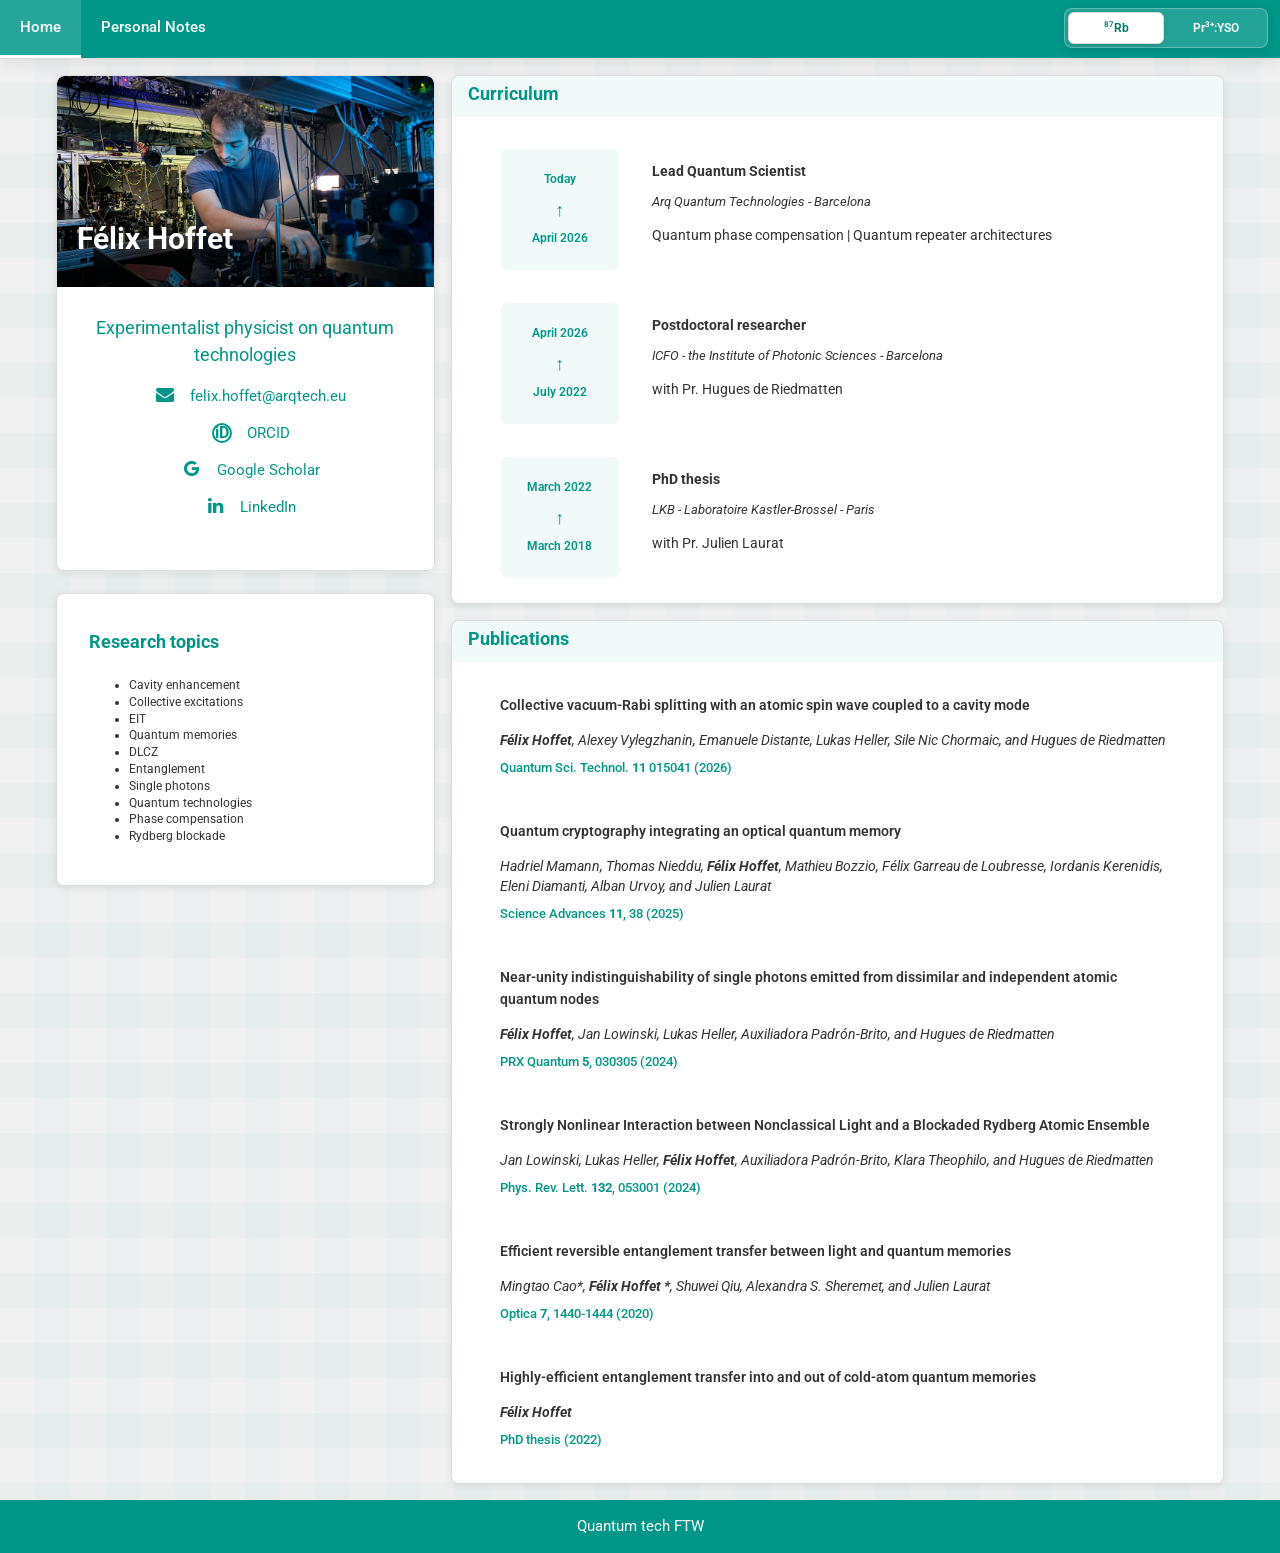
==== commit 1c2e6043: "updated links" ====
--- a/index.html
+++ b/index.html
@@ -222,6 +222,73 @@
   line-height: 0;
 }
 
+.contact-links {
+  display: inline-flex;
+  flex-direction: column;
+  align-items: stretch;
+  margin-bottom: 12px;
+}
+
+.contact-link {
+  display: inline-flex;
+  align-items: center;
+  width: 260px;
+  margin: 8px 0;
+  line-height: 1.4;
+}
+
+.contact-icon {
+  display: inline-flex;
+  align-items: center;
+  justify-content: center;
+  flex: 0 0 42px;
+  width: 42px;
+}
+
+.contact-link-text {
+  display: inline-block;
+  flex: 1 1 auto;
+  text-align: center;
+}
+
+.profile-links {
+  display: flex;
+  flex-direction: column;
+  align-items: stretch;
+}
+
+.profile-links a {
+  color: var(--teal-color);
+  text-decoration: none;
+  transition: background-color 0.2s ease, border-color 0.2s ease, color 0.2s ease;
+}
+
+.profile-links a:hover,
+.profile-links a:focus {
+  color: var(--accent-color);
+  text-decoration: underline;
+}
+
+.profile-links a:focus-visible {
+  outline: 2px solid var(--accent-color);
+  outline-offset: 2px;
+}
+
+.orcid-mark {
+  display: inline-flex;
+  align-items: center;
+  justify-content: center;
+  width: 20px;
+  height: 20px;
+  color: var(--teal-color);
+  border: 2px solid currentColor;
+  border-radius: 50%;
+  font-size: 16px;
+  font-weight: 700;
+  line-height: 1;
+  vertical-align: -0.15em;
+}
+
 @media (max-width: 680px) {
   .navbar {
     display: flex;
@@ -682,10 +749,26 @@
     <div class="w3-container">
       <div class="w3-container w3-center">
         <h5>Experimentalist physicist on quantum technologies</h5>
-        <p class="w3-text-teal">
-          <i class="fa fa-envelope fa-fw w3-margin-right w3-large w3-text-teal"></i>
-          felix.hoffet@arqtech.eu
-        </p>
+        <div class="contact-links">
+          <div class="contact-link w3-text-teal">
+            <span class="contact-icon"><i class="fa fa-envelope fa-fw w3-large w3-text-teal"></i></span>
+            <span class="contact-link-text">felix.hoffet@arqtech.eu</span>
+          </div>
+          <div class="profile-links" aria-label="Academic and professional profiles">
+            <div class="contact-link w3-text-teal">
+              <span class="contact-icon"><span class="orcid-mark" aria-hidden="true">iD</span></span>
+              <span class="contact-link-text"><a href="https://orcid.org/0009-0009-2961-4595" target="_blank" rel="noopener noreferrer">ORCID</a></span>
+            </div>
+            <div class="contact-link w3-text-teal">
+              <span class="contact-icon"><i class="fa fa-google fa-fw w3-large w3-text-teal"></i></span>
+              <span class="contact-link-text"><a href="https://scholar.google.com/citations?user=GqM96ysAAAAJ&amp;hl=fr" target="_blank" rel="noopener noreferrer">Google Scholar</a></span>
+            </div>
+            <div class="contact-link w3-text-teal">
+              <span class="contact-icon"><i class="fa fa-linkedin fa-fw w3-large w3-text-teal"></i></span>
+              <span class="contact-link-text"><a href="https://www.linkedin.com/in/f%C3%A9lix-hoffet-057390112/" target="_blank" rel="noopener noreferrer">LinkedIn</a></span>
+            </div>
+          </div>
+        </div>
       </div>
     </div>
   </div>
